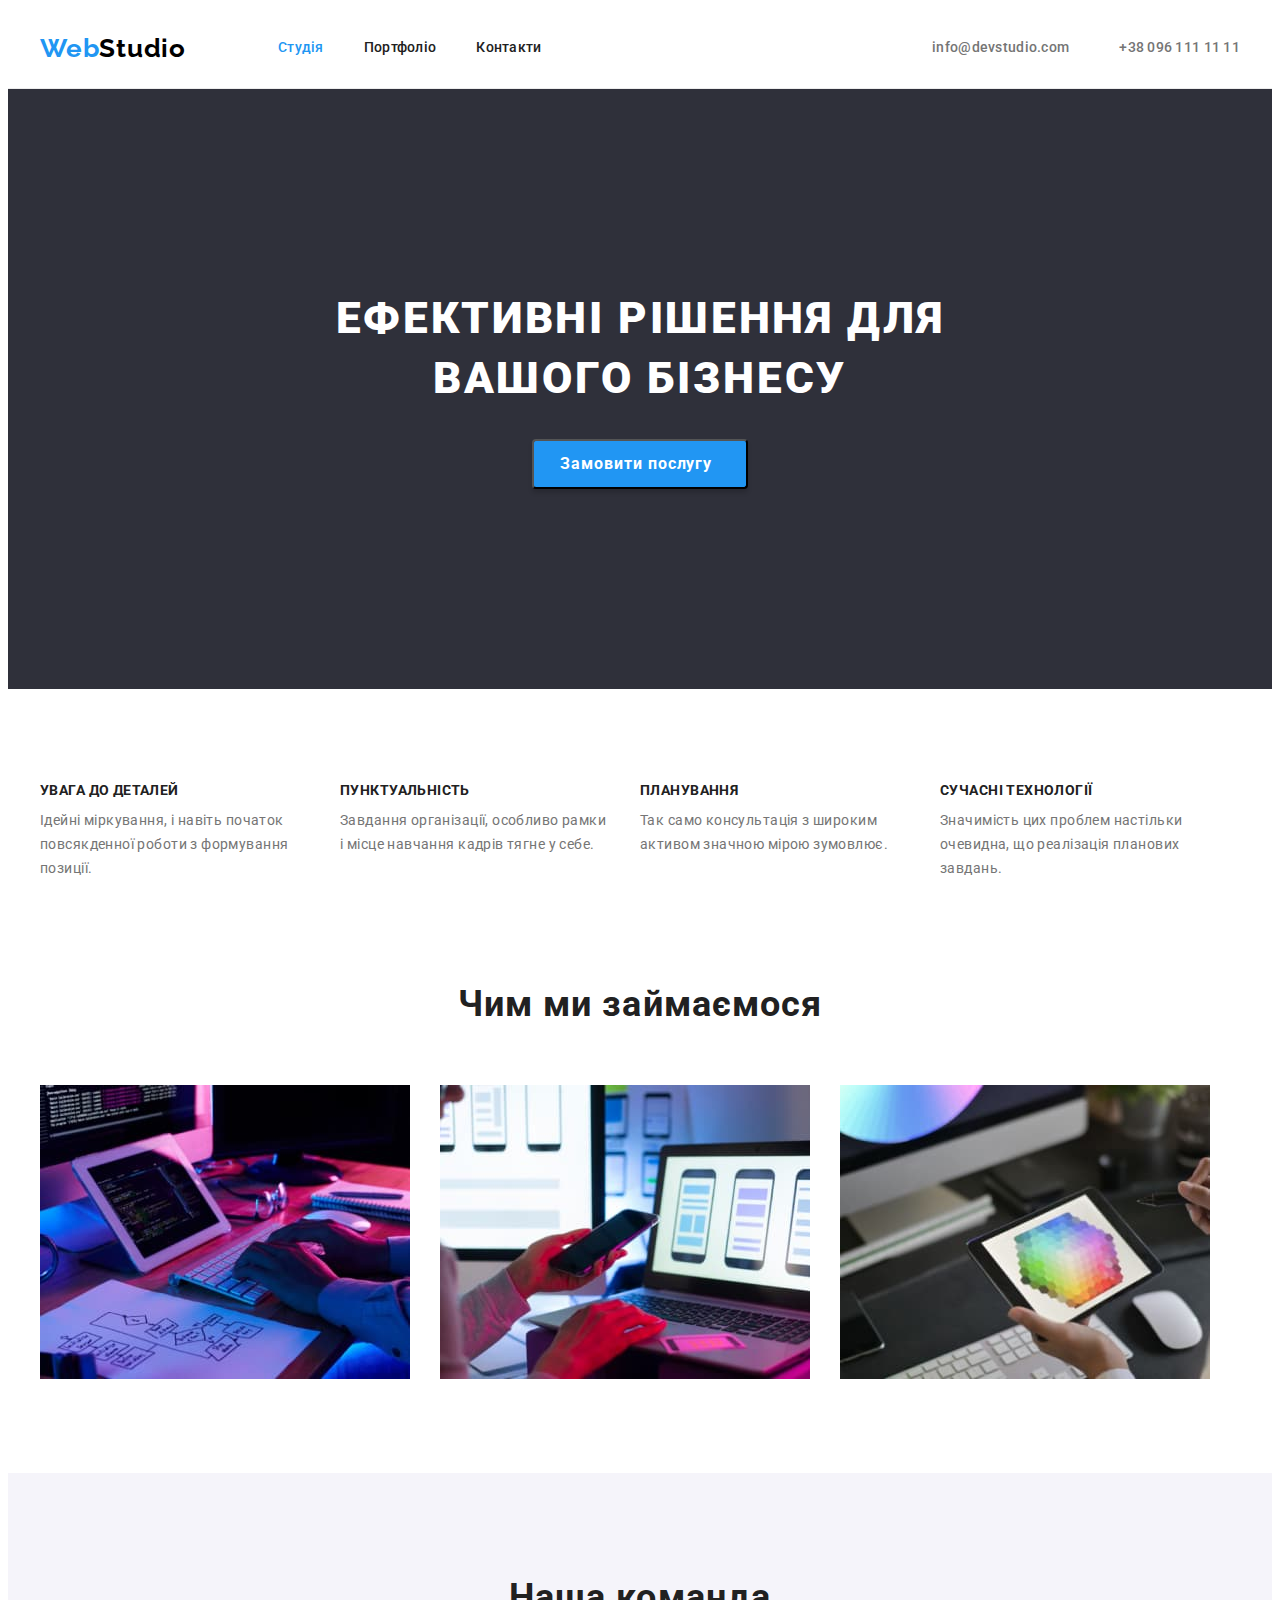
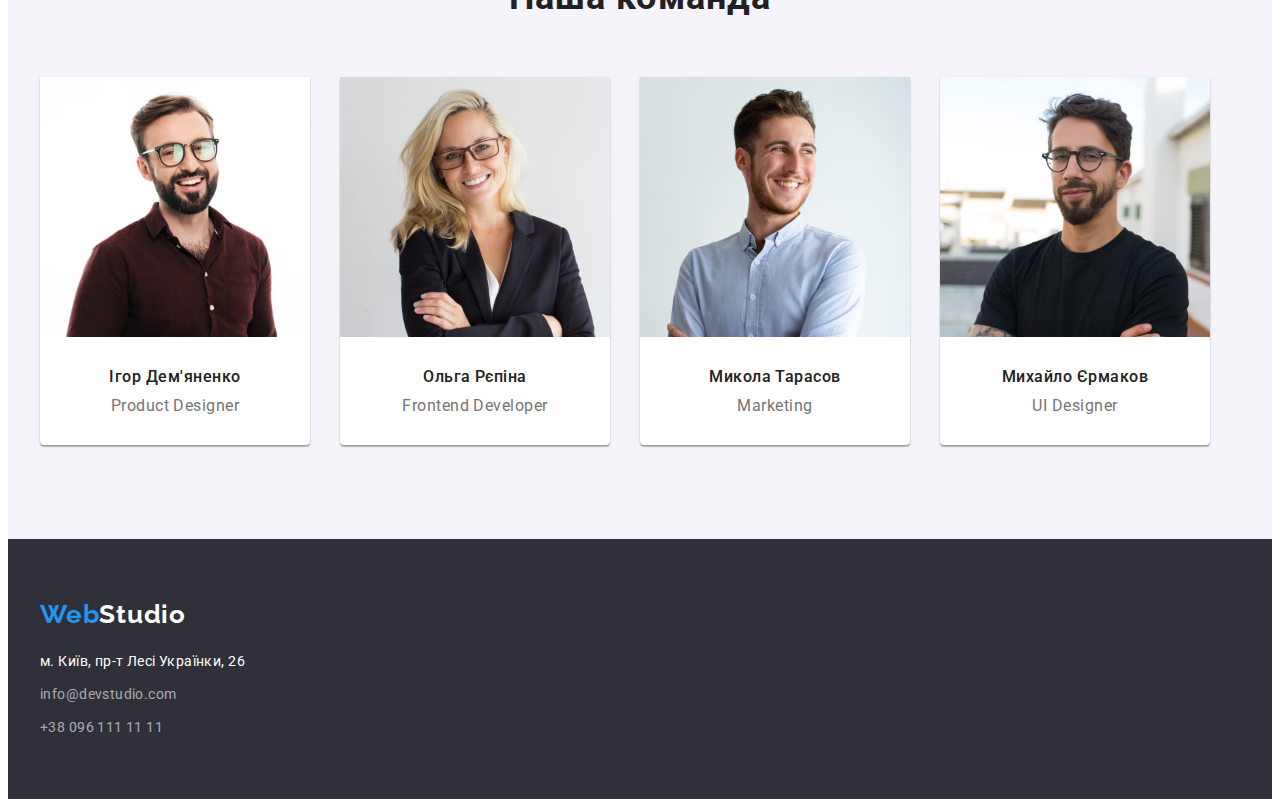
==== index.html @ ae7ec664 "first commit" ====
<!DOCTYPE html>
<html lang="uk">
  <head>
    <meta charset="UTF-8" />
    <meta http-equiv="X-UA-Compatible" content="IE=edge" />
    <meta name="viewport" content="width=device-width, initial-scale=1.0" />
    <link rel="preconnect" href="https://fonts.googleapis.com" />
    <link rel="preconnect" href="https://fonts.gstatic.com" crossorigin />
    <link
      href="https://fonts.googleapis.com/css2?family=Raleway:wght@700&family=Roboto:wght@400;500;700;900&display=swap"
      rel="stylesheet"
    />
    <link
      rel="stylesheet"
      href="https://cdnjs.cloudflare.com/ajax/libs/modern-normalize/1.1.0/modern-normalize.min.css"
      integrity="sha512-wpPYUAdjBVSE4KJnH1VR1HeZfpl1ub8YT/NKx4PuQ5NmX2tKuGu6U/JRp5y+Y8XG2tV+wKQpNHVUX03MfMFn9Q=="
      crossorigin="anonymous"
      referrerpolicy="no-referrer"
    />
    <link rel="stylesheet" href="./css/styles.css" />
    <title>WebStudio</title>
  </head>
  <body>
    <header class="header">
      <div class="container header-container">
        <nav class="navigation">
          <a class="logo link" href="index.html" lang="en"
            ><span class="logo-first-letters">Web</span>Studio</a
          >
          <ul class="nav-list list">
            <li class="nav-list-item">
              <a class="nav-list-link link active-page" href="./index.html"
                >Студія</a
              >
            </li>
            <li class="nav-list-item">
              <a class="nav-list-link link" href="./portfolio.html"
                >Портфоліо</a
              >
            </li>
            <li class="nav-list-item">
              <a class="nav-list-link link" href="">Контакти</a>
            </li>
          </ul>
        </nav>
        <ul class="header-contact-list list">
          <li class="header-contact-list-item">
            <a
              class="header-contact-mail header-contact-list-link link"
              href="mailto:info@devstudio.com"
              >info@devstudio.com</a
            >
          </li>
          <li class="header-contact-list-item">
            <a
              class="header-contact-number header-contact-list-link link"
              href="tel:+380961111111"
              >+38 096 111 11 11</a
            >
          </li>
        </ul>
      </div>
    </header>
    <main>
      <!-- HERO -->
      <section class="hero">
        <div class="container">
          <h1 class="main-title">Ефективні рішення для вашого бізнесу</h1>
          <button class="modal-btn" type="button">Замовити послугу</button>
        </div>
      </section>
      <!-- ABOUT -->
      <section class="about">
        <div class="container">
          <h2 class="title-section visually-hidden">О нас</h2>
          <ul class="about-list list">
            <li class="about-list-item">
              <h3 class="about-title">Увага до деталей</h3>
              <p class="about-description">
                Ідейні міркування, і навіть початок повсякденної роботи з
                формування позиції.
              </p>
            </li>
            <li class="about-list-item">
              <h3 class="about-title">Пунктуальність</h3>
              <p class="about-description">
                Завдання організації, особливо рамки і місце навчання кадрів
                тягне у себе.
              </p>
            </li>
            <li class="about-list-item">
              <h3 class="about-title">Планування</h3>
              <p class="about-description">
                Так само консультація з широким активом значною мірою зумовлює.
              </p>
            </li>
            <li class="about-list-item">
              <h3 class="about-title">Сучасні технології</h3>
              <p class="about-description">
                Значимість цих проблем настільки очевидна, що реалізація
                планових завдань.
              </p>
            </li>
          </ul>
        </div>
      </section>
      <!-- PORTFOLIO -->
      <section class="portfolio section">
        <div class="container">
          <h2 class="title-section">Чим ми займаємося</h2>
          <ul class="portfolio-list list">
            <li class="portfolio-list-item">
              <img
                class="portfolio-img"
                src="./images/box-1.jpg"
                alt="написання коду"
                width="370"
                height="294"
              />
            </li>
            <li class="portfolio-list-item">
              <img
                class="portfolio-img"
                src="./images/box-2.jpg"
                alt="алаптивна верстка"
                width="370"
                height="294"
              />
            </li>
            <li class="portfolio-list-item">
              <img
                class="portfolio-img"
                src="./images/box-3.jpg"
                alt="підбір кольорів"
                width="370"
                height="294"
              />
            </li>
          </ul>
        </div>
      </section>
      <!-- CONTACTS -->
      <section class="contacts section">
        <div class="container">
          <h2 class="title-section">Наша команда</h2>
          <ul class="contacts-list list">
            <li class="contacts-list-item">
              <img
                class="contacts-img"
                src="./images/contact-img1.jpg"
                alt="працівник 1"
                width="270"
                height="260"
              />
              <div class="contacts-content-wrapper">
                <h3 class="contacts-title">Ігор Дем'яненко</h3>
                <p class="contacts-description">Product Designer</p>
              </div>
            </li>
            <li class="contacts-list-item">
              <img
                class="contacts-img"
                src="./images/contact-img2.jpg"
                alt="працівник 2"
                width="270"
                height="260"
              />
              <div class="contacts-content-wrapper">
                <h3 class="contacts-title">Ольга Рєпіна</h3>
                <p class="contacts-description">Frontend Developer</p>
              </div>
            </li>
            <li class="contacts-list-item">
              <img
                class="contacts-img"
                src="./images/contact-img3.jpg"
                alt="працівник 3"
                width="270"
                height="260"
              />
              <div class="contacts-content-wrapper">
                <h3 class="contacts-title">Микола Тарасов</h3>
                <p class="contacts-description">Marketing</p>
              </div>
            </li>
            <li class="contacts-list-item">
              <img
                class="contacts-img"
                src="./images/contact-img4.jpg"
                alt="працівник 4"
                width="270"
                height="260"
              />
              <div class="contacts-content-wrapper">
                <h3 class="contacts-title">Михайло Єрмаков</h3>
                <p class="contacts-description">UI Designer</p>
              </div>
            </li>
          </ul>
        </div>
      </section>
    </main>
    <footer class="footer">
      <div class="container">
        <a class="logo-footer logo link" href="index.html" lang="en"
          ><span class="logo-first-letters">Web</span>Studio</a
        >
        <address class="address">
          <p class="footer-contact-address">м. Київ, пр-т Лесі Українки, 26</p>
          <ul class="footer-list list">
            <li class="footer-list-item">
              <a
                class="footer-contact-mail contact-list-link link"
                href="mailto:info@devstudio.com"
                >info@devstudio.com</a
              >
            </li>
            <li class="footer-list-item">
              <a
                class="footer-contact-number contact-list-link link"
                href="tel:+380961111111"
                >+38 096 111 11 11</a
              >
            </li>
          </ul>
        </address>
      </div>
    </footer>
  </body>
</html>
---- css/styles.css ----
:root {
  --primary-font-family: "Roboto", sans-serif;
  --secondary-font-family: "Raleway", sans-serif;
  --accent-color: #2196f3;
  --primary-text-color-theme-dark: #ffffff;
  --secondary-text-color-theme-dark: rgba(255, 255, 255, 0.6);
  --primary-text-color-theme-light: #212121;
  --secondary-text-color-theme-light: #757575;
  --primary-background-color: #ffffff;
  --secondary-background-color: #f5f4fa;
  --dark-theme-background-color: #2f303a;
  --logo-text-color-theme-light: #000000;
  --logo-text-color-theme-dark: #ffffff;
  --accent-button-color: #188ce8;
}

h1,
h2,
h3,
h4,
p {
  margin-top: 0;
  margin-bottom: 0;
}

ul,
ol {
  margin-top: 0;
  margin-bottom: 0;
  padding-left: 0;
}

img {
  display: block;
}

address {
  font-style: normal;
}

body {
  font-family: var(--primary-font-family);
  color: var(--primary-text-color-theme-light);
  background-color: var(--primary-background-color);
}

.list {
  list-style: none;
}

.link {
  text-decoration: none;
}

.container {
  width: 1200px;
  padding-left: 15px;
  padding-right: 15px;
  margin-left: auto;
  margin-right: auto;
}

/* -------START INDEX-------- */

/* === START COMPONENTS === */
.hero,
.footer {
  background-color: var(--dark-theme-background-color);
}

.section {
  padding-top: 94px;
  padding-bottom: 94px;
}

.title-section {
  margin-bottom: 50px;
  font-weight: 700;
  font-size: 36px;
  line-height: 1.67;
  text-align: center;
  letter-spacing: 0.03em;
}

.visually-hidden {
  position: absolute;
  width: 1px;
  height: 1px;
  margin: -1px;
  border: 0;
  padding: 0;
  white-space: nowrap;
  clip-path: inset(100%);
  clip: rect(0 0 0 0);
  overflow: hidden;
}
/* === END COMPONENTS === */

/* === START HEADER ===*/
.header {
 border-bottom: 1px solid #ececec;
}

.header-container {
  display: flex;
  align-items: center;
}

.navigation,
.nav-list {
  display: flex;
  align-items: center;
}

.header-contact-list {
  display: flex;
  align-items: center;
  margin-left: auto;
}

.header-contact-list-item:not(:last-child) {
  margin-right: 50px;
}

.logo {
  font-family: var(--secondary-font-family);
  font-weight: 700;
  font-size: 26px;
  line-height: 1.19;
  letter-spacing: 0.03em;
  color: var(--logo-text-color-theme-light);
  margin-right: 92px;
}

.nav-list-item:not(:last-child) {
  margin-right: 40px;
}

.logo-first-letters {
  color: var(--accent-color);
}

.nav-list-link,
.header-contact-list-link {
  display: block;
  padding-top: 32px;
  padding-bottom: 32px;
  font-weight: 500;
  font-size: 14px;
  line-height: 1.14;
  letter-spacing: 0.02em;
  color: var(--primary-text-color-theme-light);
}
.header-contact-list-link {
  color: var(--secondary-text-color-theme-light);
}
.nav-list-link:hover,
.nav-list-link:focus {
  color: var(--accent-color);
}

.header-contact-list-link:hover,
.header-contact-list-link:focus {
  color: var(--accent-color);
}

.active-page {
  color: var(--accent-color);
}

/* === END HEADER === */

/* === START HERO === */
.hero {
  padding-top: 200px;
  padding-bottom: 200px;
}

.main-title {
  margin-left: auto;
  margin-right: auto;
  margin-bottom: 30px;
  width: 696px;
  font-weight: 900;
  font-size: 44px;
  line-height: 1.36;
  text-align: center;
  letter-spacing: 0.06em;
  text-transform: uppercase;
  color: var(--primary-text-color-theme-dark);
}

.modal-btn {
  margin-left: auto;
  margin-right: auto;
  min-width: 216px;
  min-height: 50px;
  padding: 8px 26px;
  font-family: inherit;
  font-weight: 700;
  font-size: 16px;
  line-height: 1.88;
  display: flex;
  align-items: center;
  text-align: center;
  letter-spacing: 0.06em;
  color: var(--primary-text-color-theme-dark);
  cursor: pointer;
  background-color: var(--accent-color);
  box-shadow: 0px 4px 4px rgba(0, 0, 0, 0.15);
  border-radius: 4px;
}
.modal-btn:hover,
.modal-btn:focus {
  background-color: var(--accent-button-color);
}
/* === END HERO === */

/* === START ABOUT === */

.about {
  padding-top: 94px;
}
.about-list {
  display: flex;
  gap: 30px;
}
.about-list-item {
  flex-basis: 270px;
}
.about-title {
  margin-bottom: 10px;
  font-weight: 700;
  font-size: 14px;
  line-height: 1.14;
  letter-spacing: 0.03em;
  text-transform: uppercase;
  color: var(--primary-text-color-theme-light);
}
.about-description {
  font-weight: 400;
  font-size: 14px;
  line-height: 1.71;
  letter-spacing: 0.03em;
  color: var(--secondary-text-color-theme-light);
}
/* === END ABOUT === */

/* === START PORTFOLIO === */

.portfolio-list {
  display: flex;
  flex-wrap: wrap;
  gap: 30px;
  }

.portfolio-list-item {
  flex-basis: calc((100% - 90px) / 3);
  }
/* === END PORTFOLIO === */

/* === START CONTACTS === */
.contacts-list {
  display: flex;
  flex-wrap: wrap;
  gap: 30px;
  }

.contacts-content-wrapper {
  padding-top: 30px;
  padding-bottom: 30px;
}

.contacts {
  background-color: var(--secondary-background-color);
}

.contacts-list-item {
  flex-basis: calc((100% - 120px) / 4);
  background-color: var(--primary-background-color);
  box-shadow: 0px 1px 3px rgba(0, 0, 0, 0.12), 0px 1px 1px rgba(0, 0, 0, 0.14),
    0px 2px 1px rgba(0, 0, 0, 0.2);
  border-radius: 0px 0px 4px 4px;
}

.contacts-title {
  margin-bottom: 10px;
  font-weight: 500;
  font-size: 16px;
  line-height: 1.19;
  text-align: center;
  letter-spacing: 0.03em;
  color: var(--primary-text-color-theme-light);
}
.contacts-description {
  font-weight: 400;
  font-size: 16px;
  line-height: 1.19;
  text-align: center;
  letter-spacing: 0.03em;
  color: var(--secondary-text-color-theme-light);
}
/* === END CONTACTS === */

/* === START FOOTER === */
.footer {
  padding-top: 60px;
  padding-bottom: 60px;
}

.logo-footer {
  color: var(--logo-text-color-theme-dark);
  margin-right: 0;
}
.address {
  margin-top: 20px;
}
.address,
.footer-contact-mail,
.footer-contact-number {
  font-style: normal;
  font-weight: 400;
  font-size: 14px;
  line-height: 1.71;
  letter-spacing: 0.03em;
  color: var(--secondary-text-color-theme-dark);
}
.footer-contact-address {
  margin-bottom: 9px;
  color: var(--logo-text-color-theme-dark);
}

.footer-list-item:not(:last-child) {
  margin-bottom: 9px;
}
/* === END FOOTER === */

/* -------END INDEX-------- */

/* -------START PORTFOLIO-------- */

/* === START PROJECTS === */
.filters-list {
  display: flex;
  justify-content: center;
  margin-bottom: 50px;
}

.filters-list-item:not(:last-child) {
  margin-right: 8px;
}

.filter-button {
  min-height: 38px;
  padding: 6px 22px;
  border: none;
  font-weight: 500;
  font-size: 16px;
  line-height: 1.62;
  text-align: center;
  letter-spacing: 0.03em;
  background-color: var(--secondary-background-color);
  border-radius: 4px;
  color: var(--primary-text-color-theme-light);
}
.filter-button:hover,
.filter-button:focus {
  cursor: pointer;
  background-color: var(--accent-color);
  box-shadow: 0px 3px 1px rgba(0, 0, 0, 0.1), 0px 1px 2px rgba(0, 0, 0, 0.08),
    0px 2px 2px rgba(0, 0, 0, 0.12);
  border-radius: 4px;
  color: var(--primary-text-color-theme-dark);
}

.projects-list {
  display: flex;
  flex-wrap: wrap;
  gap: 30px;
}

.projects-list-item {
  flex-basis: calc((100% - 90px) / 3);
}

.projects-card {
  background-color: #ffffff;
}

.projects-component-wrapper {
  padding: 20px 24px;
  border: 1px solid #eeeeee;
  border-top: none;
}
.projects-title {
  font-weight: 700;
  font-size: 18px;
  line-height: 2;
  letter-spacing: 0.06em;
  color: var(--primary-text-color-theme-light);
  margin-bottom: 4px;
}
.projects-description {
  font-weight: 400;
  font-size: 16px;
  line-height: 1.88;
  letter-spacing: 0.03em;
  color: var(--secondary-text-color-theme-light);
}
/* === END PROJECTS === */

/* -------END PORTFOLIO-------- */
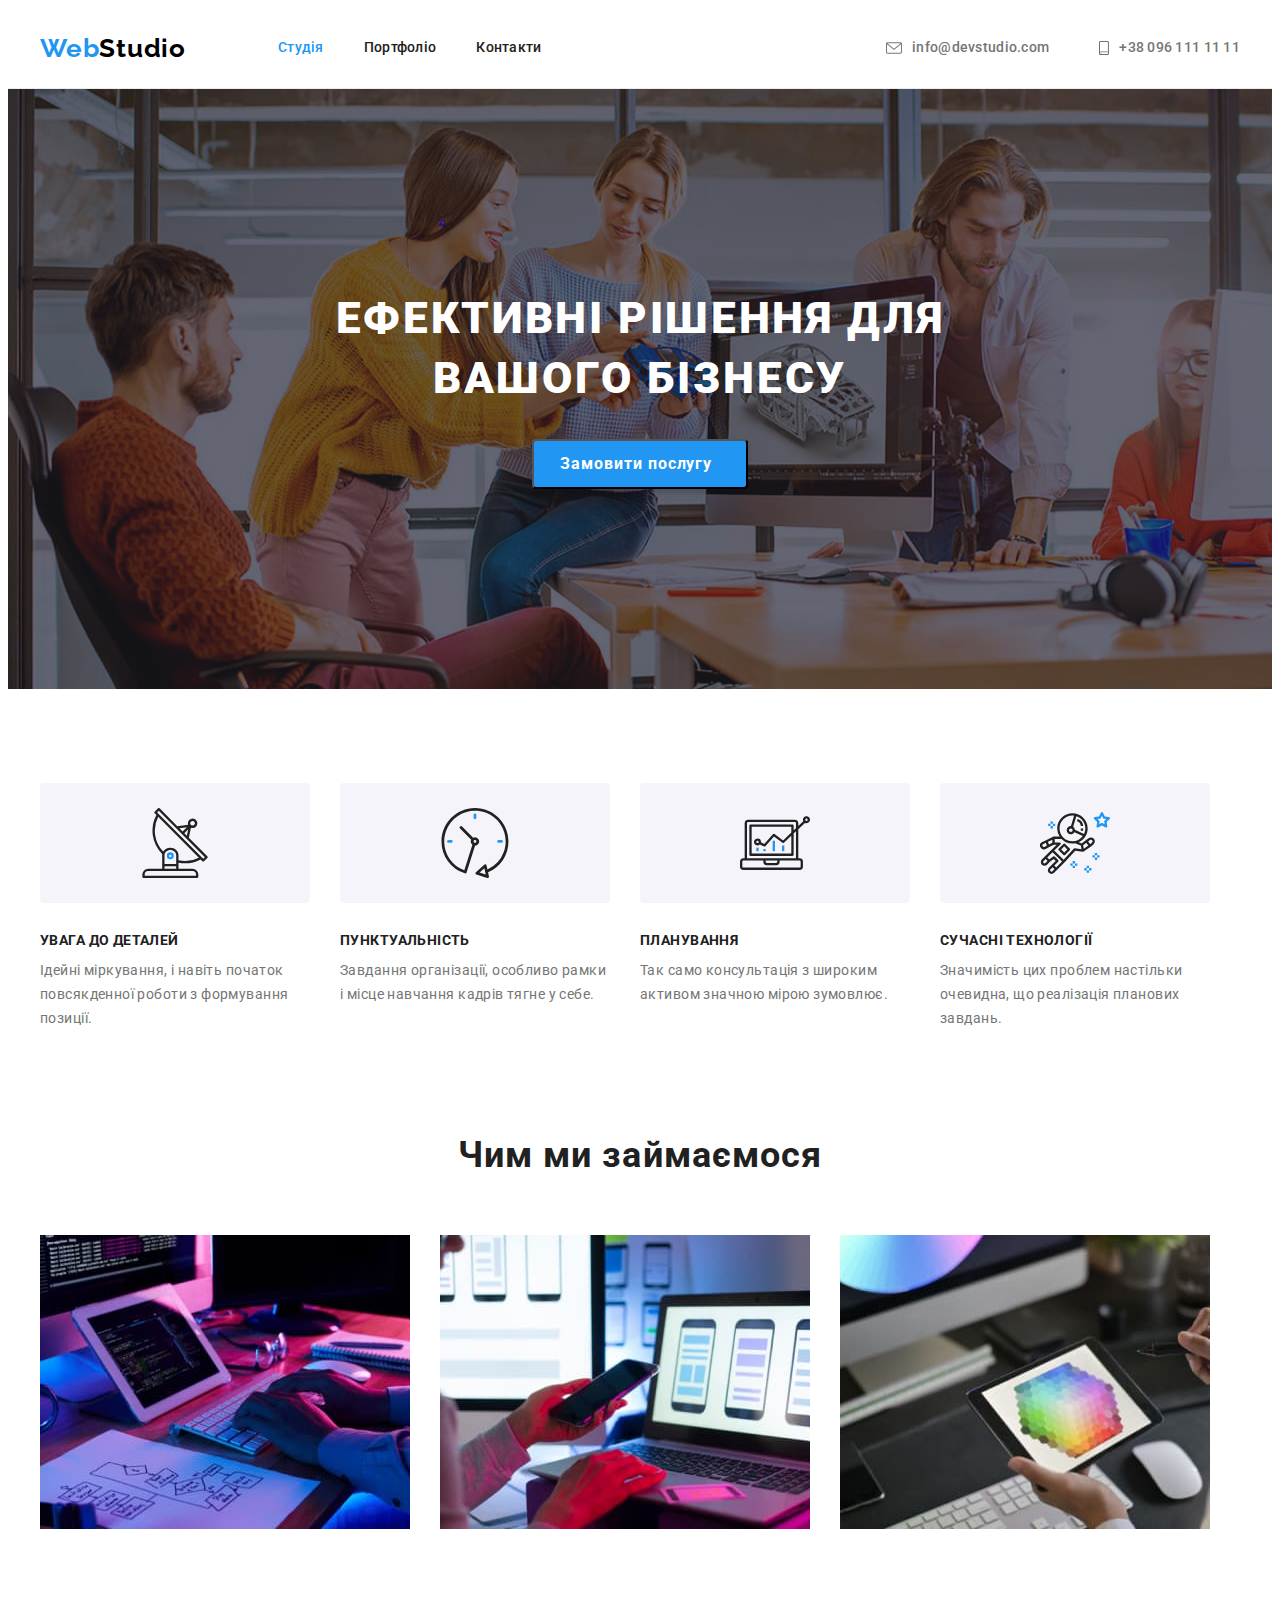
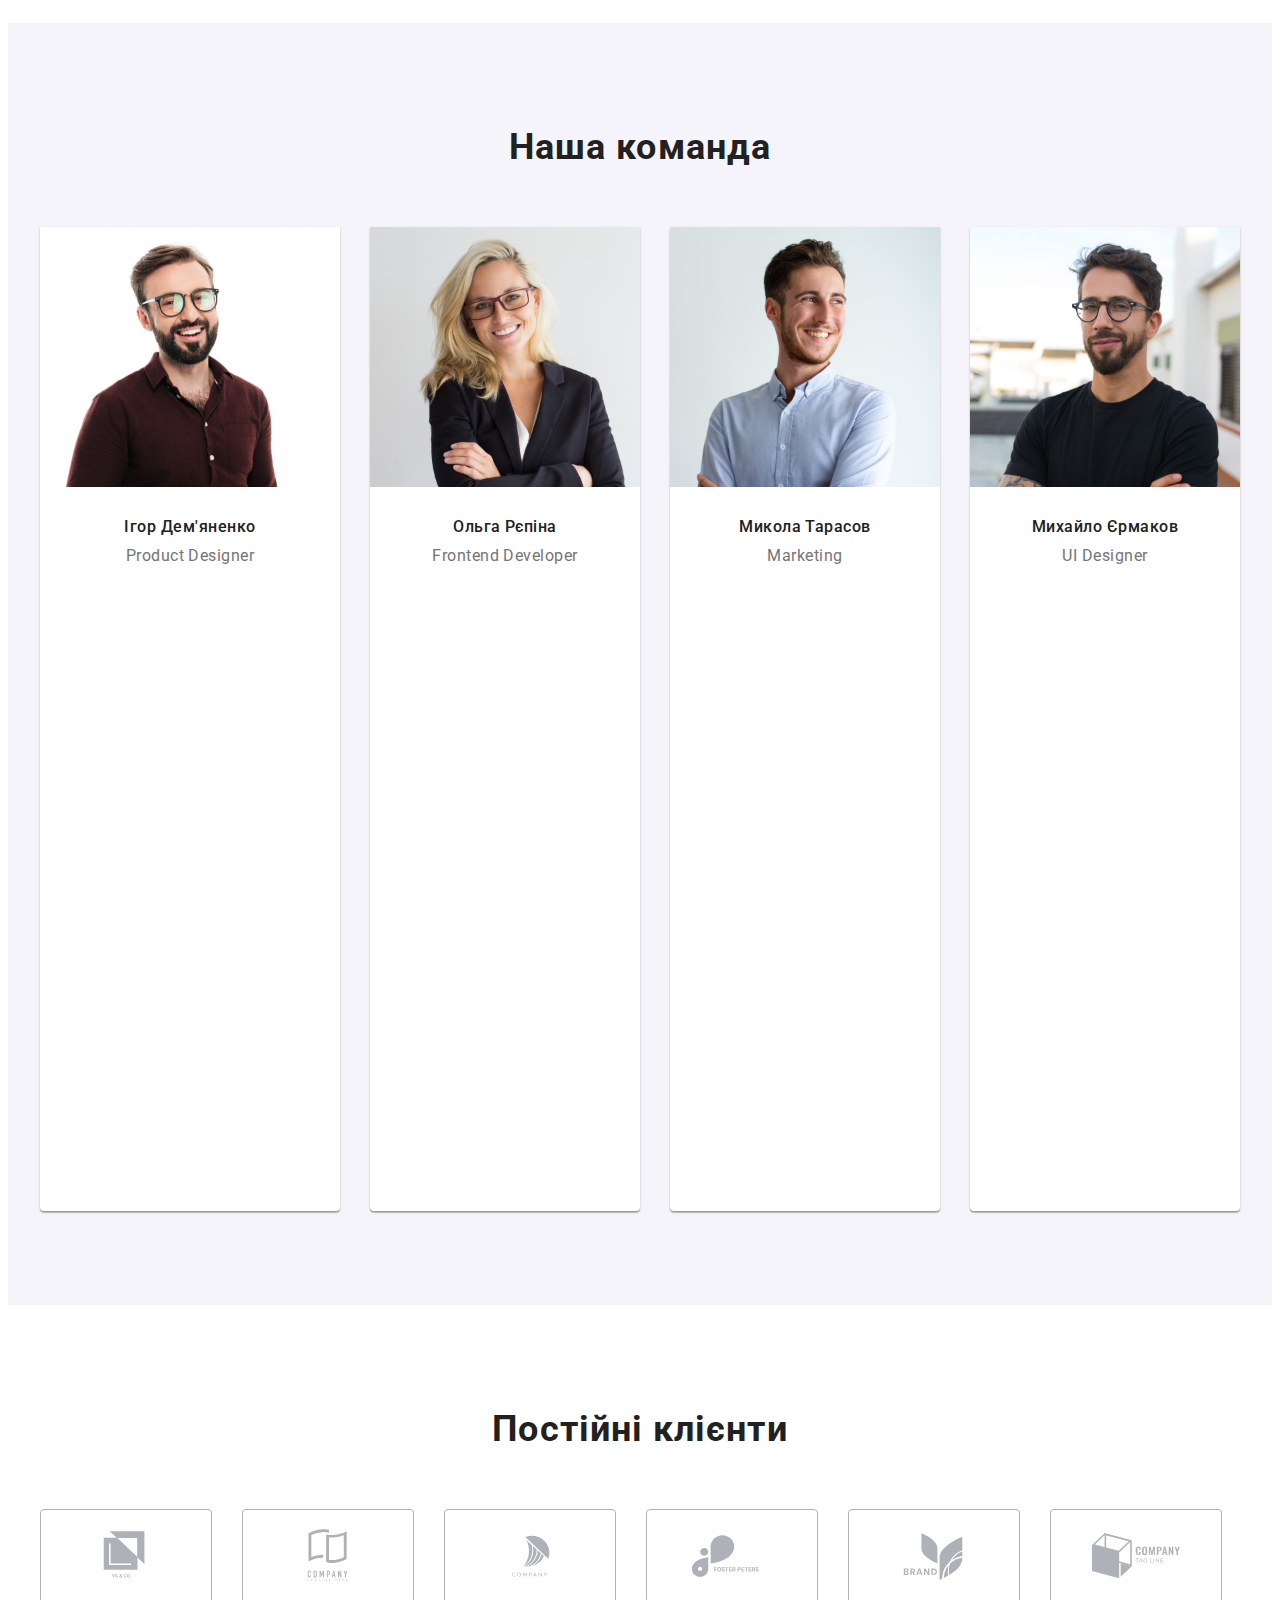
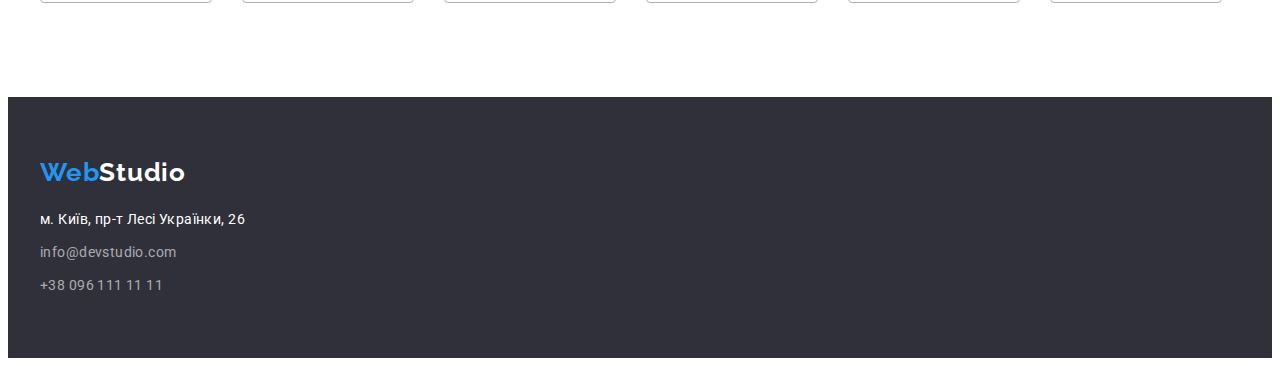
==== commit a76cc558: "add logo icons and clients" ====
--- a/index.html
+++ b/index.html
@@ -48,14 +48,28 @@
             <a
               class="header-contact-mail header-contact-list-link link"
               href="mailto:info@devstudio.com"
-              >info@devstudio.com</a
+            >
+              <svg width="16px" height="12px" class="header-contact-icons">
+                <use
+                  class="header-email-icon"
+                  href="./images/icons.svg#icon-envelope"
+                ></use>
+              </svg>
+              info@devstudio.com</a
             >
           </li>
           <li class="header-contact-list-item">
             <a
               class="header-contact-number header-contact-list-link link"
               href="tel:+380961111111"
-              >+38 096 111 11 11</a
+            >
+              <svg width="10px" height="16px" class="header-contact-icons">
+                <use
+                  class="header-number-icon"
+                  href="./images/icons.svg#icon-smartphone"
+                ></use>
+              </svg>
+              +38 096 111 11 11</a
             >
           </li>
         </ul>
@@ -75,6 +89,11 @@
           <h2 class="title-section visually-hidden">О нас</h2>
           <ul class="about-list list">
             <li class="about-list-item">
+              <div class="about-item-icon">
+                <svg class="about-icon" width="70px" height="70px">
+                  <use href="./images/icons.svg#antenna"></use>
+                </svg>
+              </div>
               <h3 class="about-title">Увага до деталей</h3>
               <p class="about-description">
                 Ідейні міркування, і навіть початок повсякденної роботи з
@@ -82,6 +101,11 @@
               </p>
             </li>
             <li class="about-list-item">
+              <div class="about-item-icon">
+                <svg class="about-icon" width="70px" height="70px">
+                  <use href="./images/icons.svg#clock"></use>
+                </svg>
+              </div>
               <h3 class="about-title">Пунктуальність</h3>
               <p class="about-description">
                 Завдання організації, особливо рамки і місце навчання кадрів
@@ -89,12 +113,22 @@
               </p>
             </li>
             <li class="about-list-item">
+              <div class="about-item-icon">
+                <svg class="about-icon" width="70px" height="70px">
+                  <use href="./images/icons.svg#diagram"></use>
+                </svg>
+              </div>
               <h3 class="about-title">Планування</h3>
               <p class="about-description">
                 Так само консультація з широким активом значною мірою зумовлює.
               </p>
             </li>
             <li class="about-list-item">
+              <div class="about-item-icon">
+                <svg class="about-icon" width="70px" height="70px">
+                  <use href="./images/icons.svg#astronaut"></use>
+                </svg>
+              </div>
               <h3 class="about-title">Сучасні технології</h3>
               <p class="about-description">
                 Значимість цих проблем настільки очевидна, що реалізація
@@ -112,7 +146,7 @@
             <li class="portfolio-list-item">
               <img
                 class="portfolio-img"
-                src="./images/box-1.jpg"
+                src="./images/gallery/box-1.jpg"
                 alt="написання коду"
                 width="370"
                 height="294"
@@ -121,7 +155,7 @@
             <li class="portfolio-list-item">
               <img
                 class="portfolio-img"
-                src="./images/box-2.jpg"
+                src="./images/gallery/box-2.jpg"
                 alt="алаптивна верстка"
                 width="370"
                 height="294"
@@ -130,7 +164,7 @@
             <li class="portfolio-list-item">
               <img
                 class="portfolio-img"
-                src="./images/box-3.jpg"
+                src="./images/gallery/box-3.jpg"
                 alt="підбір кольорів"
                 width="370"
                 height="294"
@@ -147,7 +181,7 @@
             <li class="contacts-list-item">
               <img
                 class="contacts-img"
-                src="./images/contact-img1.jpg"
+                src="./images/contacts/contact-img1.jpg"
                 alt="працівник 1"
                 width="270"
                 height="260"
@@ -156,11 +190,41 @@
                 <h3 class="contacts-title">Ігор Дем'яненко</h3>
                 <p class="contacts-description">Product Designer</p>
               </div>
+              <ul class="social-links-list list">
+                <li class="social-links-item">
+                  <a href="" class="social-links-link link">
+                    <svg class="social-links-icons">
+                      <use class="social-links-icon"></use>
+                    </svg>
+                  </a>
+                </li>
+                <li class="social-links-item">
+                  <a href="" class="social-links-link link">
+                    <svg class="social-links-icons">
+                      <use class="social-links-icon"></use>
+                    </svg>
+                  </a>
+                </li>
+                <li class="social-links-item">
+                  <a href="" class="social-links-link link">
+                    <svg class="social-links-icons">
+                      <use class="social-links-icon"></use>
+                    </svg>
+                  </a>
+                </li>
+                <li class="social-links-item">
+                  <a href="" class="social-links-link link">
+                    <svg class="social-links-logo-icons">
+                      <use class="social-links-icon"></use>
+                    </svg>
+                  </a>
+                </li>
+              </ul>
             </li>
             <li class="contacts-list-item">
               <img
                 class="contacts-img"
-                src="./images/contact-img2.jpg"
+                src="./images/contacts/contact-img2.jpg"
                 alt="працівник 2"
                 width="270"
                 height="260"
@@ -173,7 +237,7 @@
             <li class="contacts-list-item">
               <img
                 class="contacts-img"
-                src="./images/contact-img3.jpg"
+                src="./images/contacts/contact-img3.jpg"
                 alt="працівник 3"
                 width="270"
                 height="260"
@@ -186,7 +250,7 @@
             <li class="contacts-list-item">
               <img
                 class="contacts-img"
-                src="./images/contact-img4.jpg"
+                src="./images/contacts/contact-img4.jpg"
                 alt="працівник 4"
                 width="270"
                 height="260"
@@ -195,6 +259,74 @@
                 <h3 class="contacts-title">Михайло Єрмаков</h3>
                 <p class="contacts-description">UI Designer</p>
               </div>
+            </li>
+          </ul>
+        </div>
+      </section>
+      <!-- CLIENTS -->
+      <section class="clients section">
+        <div class="container">
+          <h2 class="title-section">Постійні клієнти</h2>
+          <ul class="clients-list list">
+            <li class="clients-list-item">
+              <a href="" class="clients-list-link link">
+                <svg width="106px" height="60px" class="clients-logo-icons">
+                  <use
+                    class="clients-icons"
+                    href="./images/icons.svg#icon-Logo"
+                  ></use>
+                </svg>
+              </a>
+            </li>
+            <li class="clients-list-item">
+              <a href="" class="clients-list-link link">
+                <svg width="106px" height="60px" class="clients-logo-icons">
+                  <use
+                    class="clients-icons"
+                    href="./images/icons.svg#icon-Logo2"
+                  ></use>
+                </svg>
+              </a>
+            </li>
+            <li class="clients-list-item">
+              <a href="" class="clients-list-link link">
+                <svg width="106px" height="60px" class="clients-logo-icons">
+                  <use
+                    class="clients-icons"
+                    href="./images/icons.svg#icon-Logo3"
+                  ></use>
+                </svg>
+              </a>
+            </li>
+            <li class="clients-list-item">
+              <a href="" class="clients-list-link link">
+                <svg width="106px" height="60px" class="clients-logo-icons">
+                  <use
+                    class="clients-icons"
+                    href="./images/icons.svg#icon-Logo4"
+                  ></use>
+                </svg>
+              </a>
+            </li>
+            <li class="clients-list-item">
+              <a href="" class="clients-list-link link">
+                <svg width="106px" height="60px" class="clients-logo-icons">
+                  <use
+                    class="clients-icons"
+                    href="./images/icons.svg#icon-Logo5"
+                  ></use>
+                </svg>
+              </a>
+            </li>
+            <li class="clients-list-item">
+              <a href="" class="clients-list-link link">
+                <svg width="106px" height="60px" class="clients-logo-icons">
+                  <use
+                    class="clients-icons"
+                    href="./images/icons.svg#icon-Logo6"
+                  ></use>
+                </svg>
+              </a>
             </li>
           </ul>
         </div>
--- a/css/styles.css
+++ b/css/styles.css
@@ -98,7 +98,7 @@
 
 /* === START HEADER ===*/
 .header {
- border-bottom: 1px solid #ececec;
+  border-bottom: 1px solid #ececec;
 }
 
 .header-container {
@@ -151,12 +151,26 @@
   letter-spacing: 0.02em;
   color: var(--primary-text-color-theme-light);
 }
+
 .header-contact-list-link {
+  display: flex;
+  align-items: center;
   color: var(--secondary-text-color-theme-light);
 }
+
+.header-contact-icons {
+  margin-right: 10px;
+  fill: var(--secondary-text-color-theme-light);
+}
+
 .nav-list-link:hover,
 .nav-list-link:focus {
   color: var(--accent-color);
+}
+
+.header-contact-list-link:hover .header-contact-icons,
+.header-contact-list-link:focus .header-contact-icons{
+  fill: var(--accent-color);
 }
 
 .header-contact-list-link:hover,
@@ -174,6 +188,8 @@
 .hero {
   padding-top: 200px;
   padding-bottom: 200px;
+  background-image: linear-gradient(rgba(47, 48, 58, 0.4),rgba(47, 48, 58, 0.4)) ,url(../images/hero/bg.jpg);
+  background-size: cover;
 }
 
 .main-title {
@@ -214,6 +230,8 @@
 .modal-btn:focus {
   background-color: var(--accent-button-color);
 }
+
+
 /* === END HERO === */
 
 /* === START ABOUT === */
@@ -243,6 +261,17 @@
   line-height: 1.71;
   letter-spacing: 0.03em;
   color: var(--secondary-text-color-theme-light);
+}
+
+.about-item-icon {
+  display: flex;
+  flex-basis: 270px;
+  align-items: center;
+  justify-content: center;
+  margin-bottom: 30px;
+  background-color: var(--secondary-background-color);
+  border-radius: 4px;
+  padding: 25px 100px;
 }
 /* === END ABOUT === */
 
@@ -301,6 +330,38 @@
   color: var(--secondary-text-color-theme-light);
 }
 /* === END CONTACTS === */
+
+/* === START CLIENTS === */
+.clients-list {
+  display: flex;
+  flex-wrap: wrap;
+  gap: 30px;
+}
+
+.clients-list-item {
+  flex-basis: calc((100% - 180px) / 6);
+  border: 1px solid #AFB1B8;
+border-radius: 4px;
+}
+
+.clients-list-link {
+  display: flex;
+  align-items: center;
+  justify-content: center;
+  flex-basis: 170px;
+  padding: 16px 0;
+}
+
+.clients-logo-icons {
+  fill: #AFB1B8;
+}
+
+.clients-list-link:hover .clients-logo-icons,
+.clients-list-link:focus .clients-logo-icons {
+  fill: var(--accent-color);
+}
+
+/* === END CLIENTS === */
 
 /* === START FOOTER === */
 .footer {
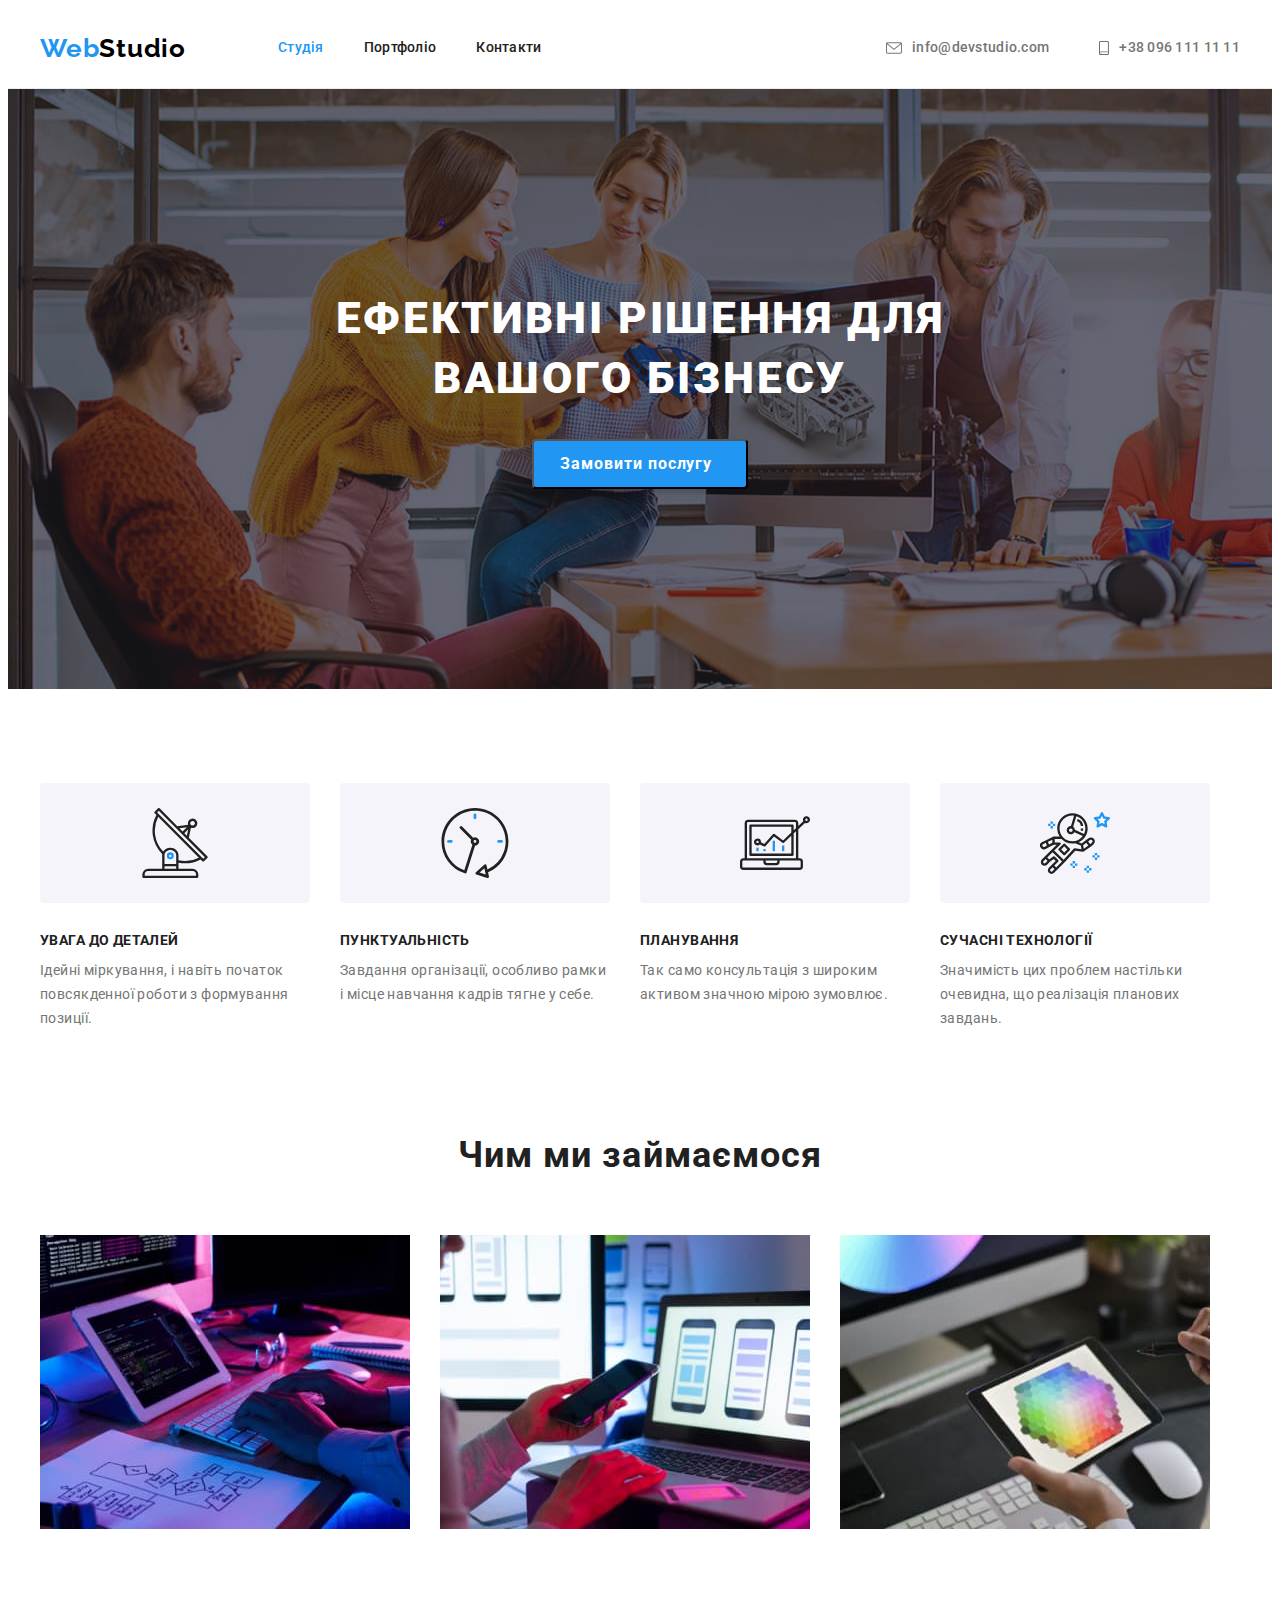
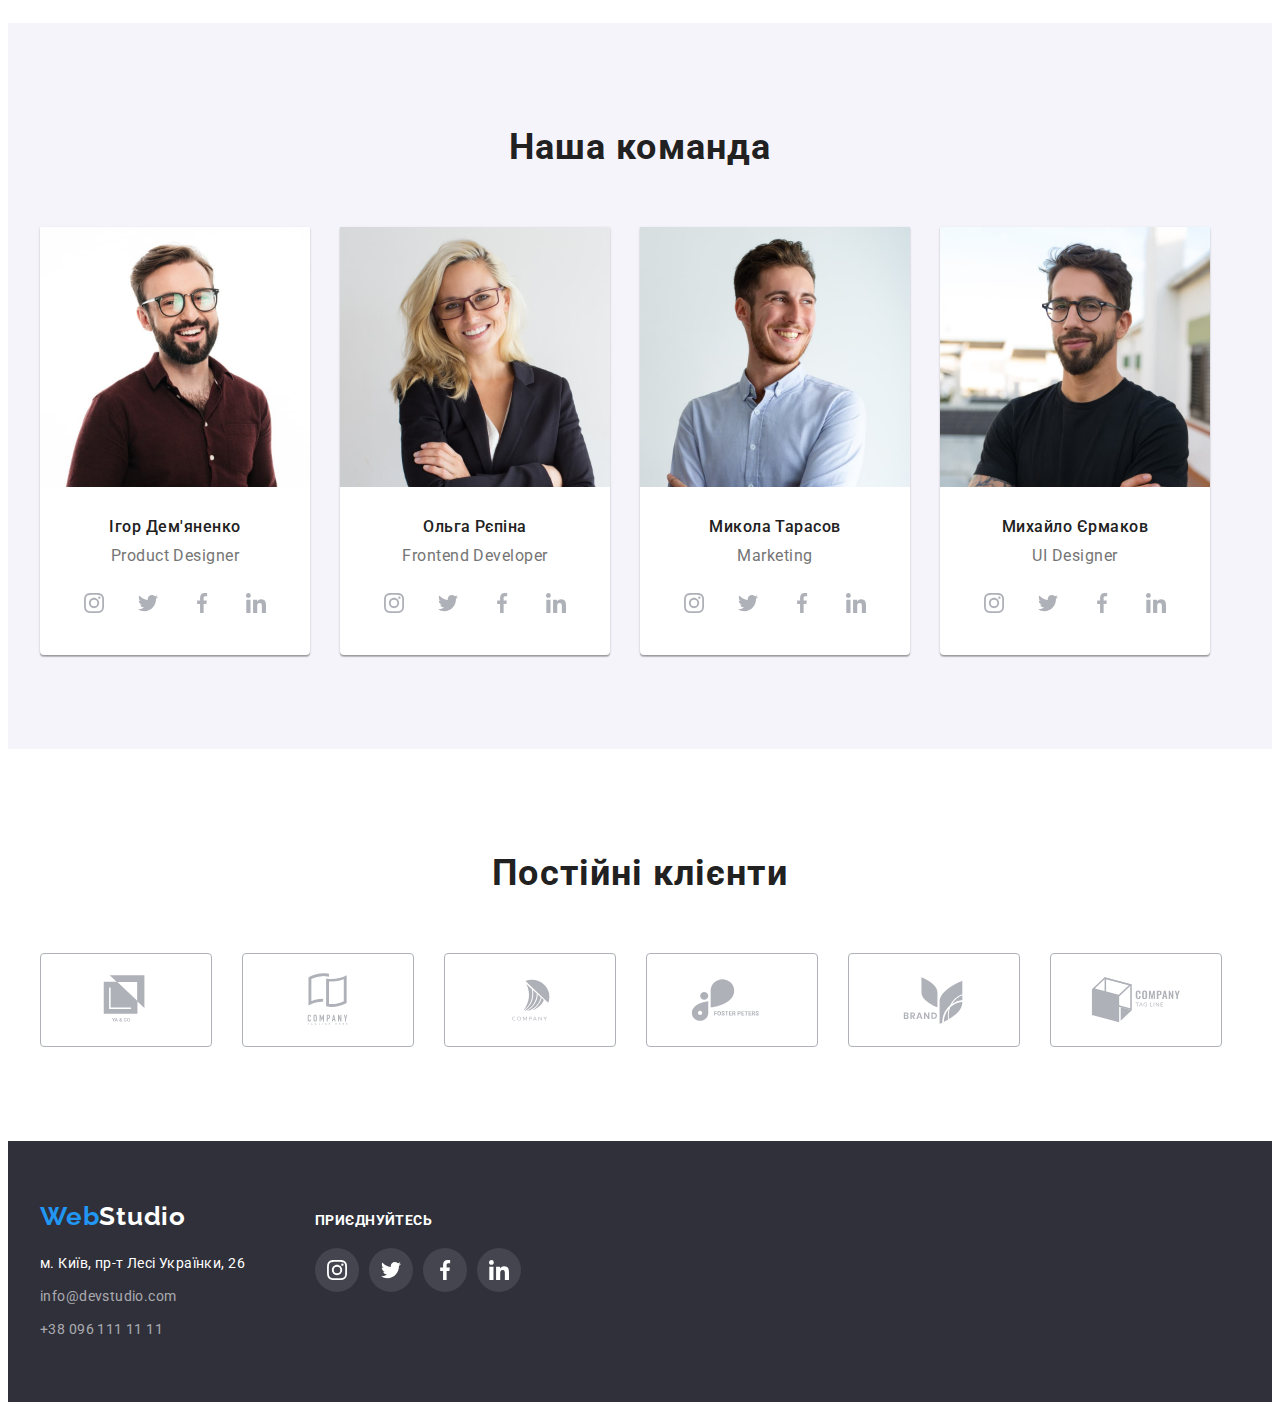
==== commit 49636613: "add social icons" ====
--- a/index.html
+++ b/index.html
@@ -189,37 +189,37 @@
               <div class="contacts-content-wrapper">
                 <h3 class="contacts-title">Ігор Дем'яненко</h3>
                 <p class="contacts-description">Product Designer</p>
-              </div>
-              <ul class="social-links-list list">
-                <li class="social-links-item">
-                  <a href="" class="social-links-link link">
-                    <svg class="social-links-icons">
-                      <use class="social-links-icon"></use>
-                    </svg>
-                  </a>
-                </li>
-                <li class="social-links-item">
-                  <a href="" class="social-links-link link">
-                    <svg class="social-links-icons">
-                      <use class="social-links-icon"></use>
-                    </svg>
-                  </a>
-                </li>
-                <li class="social-links-item">
-                  <a href="" class="social-links-link link">
-                    <svg class="social-links-icons">
-                      <use class="social-links-icon"></use>
-                    </svg>
-                  </a>
-                </li>
-                <li class="social-links-item">
-                  <a href="" class="social-links-link link">
-                    <svg class="social-links-logo-icons">
-                      <use class="social-links-icon"></use>
-                    </svg>
-                  </a>
-                </li>
-              </ul>
+                <ul class="social-links-list list">
+                  <li class="social-links-item">
+                    <a href="" class="social-links-link link">
+                      <svg class="social-links-icon" width="20px" height="20px">
+                        <use href="./images/icons.svg#instagram"></use>
+                      </svg>
+                    </a>
+                  </li>
+                  <li class="social-links-item">
+                    <a href="" class="social-links-link link">
+                      <svg class="social-links-icon" width="20px" height="20px">
+                        <use href="./images/icons.svg#twitter"></use>
+                      </svg>
+                    </a>
+                  </li>
+                  <li class="social-links-item">
+                    <a href="" class="social-links-link link">
+                      <svg class="social-links-icon" width="20px" height="20px">
+                        <use href="./images/icons.svg#facebook"></use>
+                      </svg>
+                    </a>
+                  </li>
+                  <li class="social-links-item">
+                    <a href="" class="social-links-link link">
+                      <svg class="social-links-icon" width="20px" height="20px">
+                        <use href="./images/icons.svg#linkedin"></use>
+                      </svg>
+                    </a>
+                  </li>
+                </ul>
+              </div>
             </li>
             <li class="contacts-list-item">
               <img
@@ -232,6 +232,36 @@
               <div class="contacts-content-wrapper">
                 <h3 class="contacts-title">Ольга Рєпіна</h3>
                 <p class="contacts-description">Frontend Developer</p>
+                <ul class="social-links-list list">
+                  <li class="social-links-item">
+                    <a href="" class="social-links-link link">
+                      <svg class="social-links-icon" width="20px" height="20px">
+                        <use href="./images/icons.svg#instagram"></use>
+                      </svg>
+                    </a>
+                  </li>
+                  <li class="social-links-item">
+                    <a href="" class="social-links-link link">
+                      <svg class="social-links-icon" width="20px" height="20px">
+                        <use href="./images/icons.svg#twitter"></use>
+                      </svg>
+                    </a>
+                  </li>
+                  <li class="social-links-item">
+                    <a href="" class="social-links-link link">
+                      <svg class="social-links-icon" width="20px" height="20px">
+                        <use href="./images/icons.svg#facebook"></use>
+                      </svg>
+                    </a>
+                  </li>
+                  <li class="social-links-item">
+                    <a href="" class="social-links-link link">
+                      <svg class="social-links-icon" width="20px" height="20px">
+                        <use href="./images/icons.svg#linkedin"></use>
+                      </svg>
+                    </a>
+                  </li>
+                </ul>
               </div>
             </li>
             <li class="contacts-list-item">
@@ -245,6 +275,36 @@
               <div class="contacts-content-wrapper">
                 <h3 class="contacts-title">Микола Тарасов</h3>
                 <p class="contacts-description">Marketing</p>
+                <ul class="social-links-list list">
+                  <li class="social-links-item">
+                    <a href="" class="social-links-link link">
+                      <svg class="social-links-icon" width="20px" height="20px">
+                        <use href="./images/icons.svg#instagram"></use>
+                      </svg>
+                    </a>
+                  </li>
+                  <li class="social-links-item">
+                    <a href="" class="social-links-link link">
+                      <svg class="social-links-icon" width="20px" height="20px">
+                        <use href="./images/icons.svg#twitter"></use>
+                      </svg>
+                    </a>
+                  </li>
+                  <li class="social-links-item">
+                    <a href="" class="social-links-link link">
+                      <svg class="social-links-icon" width="20px" height="20px">
+                        <use href="./images/icons.svg#facebook"></use>
+                      </svg>
+                    </a>
+                  </li>
+                  <li class="social-links-item">
+                    <a href="" class="social-links-link link">
+                      <svg class="social-links-icon" width="20px" height="20px">
+                        <use href="./images/icons.svg#linkedin"></use>
+                      </svg>
+                    </a>
+                  </li>
+                </ul>
               </div>
             </li>
             <li class="contacts-list-item">
@@ -258,6 +318,36 @@
               <div class="contacts-content-wrapper">
                 <h3 class="contacts-title">Михайло Єрмаков</h3>
                 <p class="contacts-description">UI Designer</p>
+                <ul class="social-links-list list">
+                  <li class="social-links-item">
+                    <a href="" class="social-links-link link">
+                      <svg class="social-links-icon" width="20px" height="20px">
+                        <use href="./images/icons.svg#instagram"></use>
+                      </svg>
+                    </a>
+                  </li>
+                  <li class="social-links-item">
+                    <a href="" class="social-links-link link">
+                      <svg class="social-links-icon" width="20px" height="20px">
+                        <use href="./images/icons.svg#twitter"></use>
+                      </svg>
+                    </a>
+                  </li>
+                  <li class="social-links-item">
+                    <a href="" class="social-links-link link">
+                      <svg class="social-links-icon" width="20px" height="20px">
+                        <use href="./images/icons.svg#facebook"></use>
+                      </svg>
+                    </a>
+                  </li>
+                  <li class="social-links-item">
+                    <a href="" class="social-links-link link">
+                      <svg class="social-links-icon" width="20px" height="20px">
+                        <use href="./images/icons.svg#linkedin"></use>
+                      </svg>
+                    </a>
+                  </li>
+                </ul>
               </div>
             </li>
           </ul>
@@ -334,28 +424,69 @@
     </main>
     <footer class="footer">
       <div class="container">
-        <a class="logo-footer logo link" href="index.html" lang="en"
-          ><span class="logo-first-letters">Web</span>Studio</a
-        >
-        <address class="address">
-          <p class="footer-contact-address">м. Київ, пр-т Лесі Українки, 26</p>
-          <ul class="footer-list list">
-            <li class="footer-list-item">
-              <a
-                class="footer-contact-mail contact-list-link link"
-                href="mailto:info@devstudio.com"
-                >info@devstudio.com</a
-              >
-            </li>
-            <li class="footer-list-item">
-              <a
-                class="footer-contact-number contact-list-link link"
-                href="tel:+380961111111"
-                >+38 096 111 11 11</a
-              >
-            </li>
-          </ul>
-        </address>
+        <ul class="footer-list list">
+          <li class="footer-list-item">
+            <a class="logo-footer logo link" href="index.html" lang="en"
+              ><span class="logo-first-letters">Web</span>Studio</a
+            >
+            <address class="address">
+              <p class="footer-contact-address">
+                м. Київ, пр-т Лесі Українки, 26
+              </p>
+              <ul class="footer-address-list list">
+                <li class="footer-address-list-item">
+                  <a
+                    class="footer-contact-mail contact-list-link link"
+                    href="mailto:info@devstudio.com"
+                    >info@devstudio.com</a
+                  >
+                </li>
+                <li class="footer-address-list-item">
+                  <a
+                    class="footer-contact-number contact-list-link link"
+                    href="tel:+380961111111"
+                    >+38 096 111 11 11</a
+                  >
+                </li>
+              </ul>
+            </address>
+          </li>
+          <li class="footer-list-item">
+            <h2 class="title-section visually-hidden">Приєднуйтесь</h2>
+
+            <h3 class="footer-social-title">Приєднуйтесь</h3>
+            <ul class="social-links-list list">
+              <li class="social-links-item">
+                <a href="" class="social-links-link footer-social-links-link link">
+                  <svg class="social-links-icon footer-social-list-icon" width="20px" height="20px">
+                    <use href="./images/icons.svg#instagram"></use>
+                  </svg>
+                </a>
+              </li>
+              <li class="social-links-item">
+                <a href="" class="social-links-link footer-social-links-link link">
+                  <svg class="social-links-icon footer-social-list-icon" width="20px" height="20px">
+                    <use href="./images/icons.svg#twitter"></use>
+                  </svg>
+                </a>
+              </li>
+              <li class="social-links-item">
+                <a href="" class="social-links-link footer-social-links-link link">
+                  <svg class="social-links-icon footer-social-list-icon" width="20px" height="20px">
+                    <use href="./images/icons.svg#facebook"></use>
+                  </svg>
+                </a>
+              </li>
+              <li class="social-links-item">
+                <a href="" class="social-links-link footer-social-links-link link">
+                  <svg class="social-links-icon footer-social-list-icon" width="20px" height="20px">
+                    <use href="./images/icons.svg#linkedin"></use>
+                  </svg>
+                </a>
+              </li>
+            </ul>
+          </li>
+        </ul>
       </div>
     </footer>
   </body>
--- a/css/styles.css
+++ b/css/styles.css
@@ -169,12 +169,14 @@
 }
 
 .header-contact-list-link:hover .header-contact-icons,
-.header-contact-list-link:focus .header-contact-icons{
+.header-contact-list-link:focus .header-contact-icons {
   fill: var(--accent-color);
 }
 
 .header-contact-list-link:hover,
-.header-contact-list-link:focus {
+.header-contact-list-link:focus,
+.contact-list-link:hover,
+.contact-list-link:focus {
   color: var(--accent-color);
 }
 
@@ -188,7 +190,11 @@
 .hero {
   padding-top: 200px;
   padding-bottom: 200px;
-  background-image: linear-gradient(rgba(47, 48, 58, 0.4),rgba(47, 48, 58, 0.4)) ,url(../images/hero/bg.jpg);
+  background-image: linear-gradient(
+      rgba(47, 48, 58, 0.4),
+      rgba(47, 48, 58, 0.4)
+    ),
+    url(../images/hero/bg.jpg);
   background-size: cover;
 }
 
@@ -231,7 +237,6 @@
   background-color: var(--accent-button-color);
 }
 
-
 /* === END HERO === */
 
 /* === START ABOUT === */
@@ -281,11 +286,11 @@
   display: flex;
   flex-wrap: wrap;
   gap: 30px;
-  }
+}
 
 .portfolio-list-item {
   flex-basis: calc((100% - 90px) / 3);
-  }
+}
 /* === END PORTFOLIO === */
 
 /* === START CONTACTS === */
@@ -293,11 +298,10 @@
   display: flex;
   flex-wrap: wrap;
   gap: 30px;
-  }
+}
 
 .contacts-content-wrapper {
-  padding-top: 30px;
-  padding-bottom: 30px;
+  padding: 30px 32px;
 }
 
 .contacts {
@@ -322,6 +326,7 @@
   color: var(--primary-text-color-theme-light);
 }
 .contacts-description {
+  margin-bottom: 16px;
   font-weight: 400;
   font-size: 16px;
   line-height: 1.19;
@@ -329,6 +334,32 @@
   letter-spacing: 0.03em;
   color: var(--secondary-text-color-theme-light);
 }
+
+.social-links-link {
+  display: flex;
+  justify-content: center;
+  align-items: center;
+  width: 44px;
+  height: 44px;
+  border-radius: 50%;
+  fill: #afb1b8;
+}
+
+.social-links-list {
+  display: flex;
+  gap: 10px;
+  justify-content: center;
+}
+
+.social-links-link:hover,
+.social-links-link:focus {
+  background-color: var(--accent-color);
+}
+
+.social-links-link:hover .social-links-icon,
+.social-links-link:focus .social-links-icon {
+  fill: var(--logo-text-color-theme-dark);
+}
 /* === END CONTACTS === */
 
 /* === START CLIENTS === */
@@ -340,8 +371,8 @@
 
 .clients-list-item {
   flex-basis: calc((100% - 180px) / 6);
-  border: 1px solid #AFB1B8;
-border-radius: 4px;
+  border: 1px solid #afb1b8;
+  border-radius: 4px;
 }
 
 .clients-list-link {
@@ -353,7 +384,7 @@
 }
 
 .clients-logo-icons {
-  fill: #AFB1B8;
+  fill: #afb1b8;
 }
 
 .clients-list-link:hover .clients-logo-icons,
@@ -391,8 +422,35 @@
   color: var(--logo-text-color-theme-dark);
 }
 
+.footer-address-list-item:not(:last-child) {
+  margin-bottom: 9px;
+}
+
+.footer-social-title {
+  font-weight: 700;
+  font-size: 14px;
+  line-height: 16px;
+  letter-spacing: 0.03em;
+  text-transform: uppercase;
+  color: var(--logo-text-color-theme-dark);
+  margin-bottom: 20px;
+}
+
+.footer-list {
+  display: flex;
+  align-items: baseline;
+}
+
 .footer-list-item:not(:last-child) {
-  margin-bottom: 9px;
+  margin-right: 70px;
+}
+
+.footer-social-links-link {
+  background-color: rgba(255, 255, 255, 0.1);
+}
+
+.footer-social-list-icon {
+  fill: var(--logo-text-color-theme-dark);
 }
 /* === END FOOTER === */
 
@@ -441,10 +499,7 @@
 }
 
 .projects-list-item {
-  flex-basis: calc((100% - 90px) / 3);
-}
-
-.projects-card {
+  flex-basis: 370px;
   background-color: #ffffff;
 }
 
@@ -453,6 +508,13 @@
   border: 1px solid #eeeeee;
   border-top: none;
 }
+
+.projects-list-item:hover,
+.projects-list-item:focus {
+  box-shadow: 0px 1px 1px rgba(0, 0, 0, 0.12), 0px 4px 4px rgba(0, 0, 0, 0.06),
+    1px 4px 6px rgba(0, 0, 0, 0.16);
+}
+
 .projects-title {
   font-weight: 700;
   font-size: 18px;
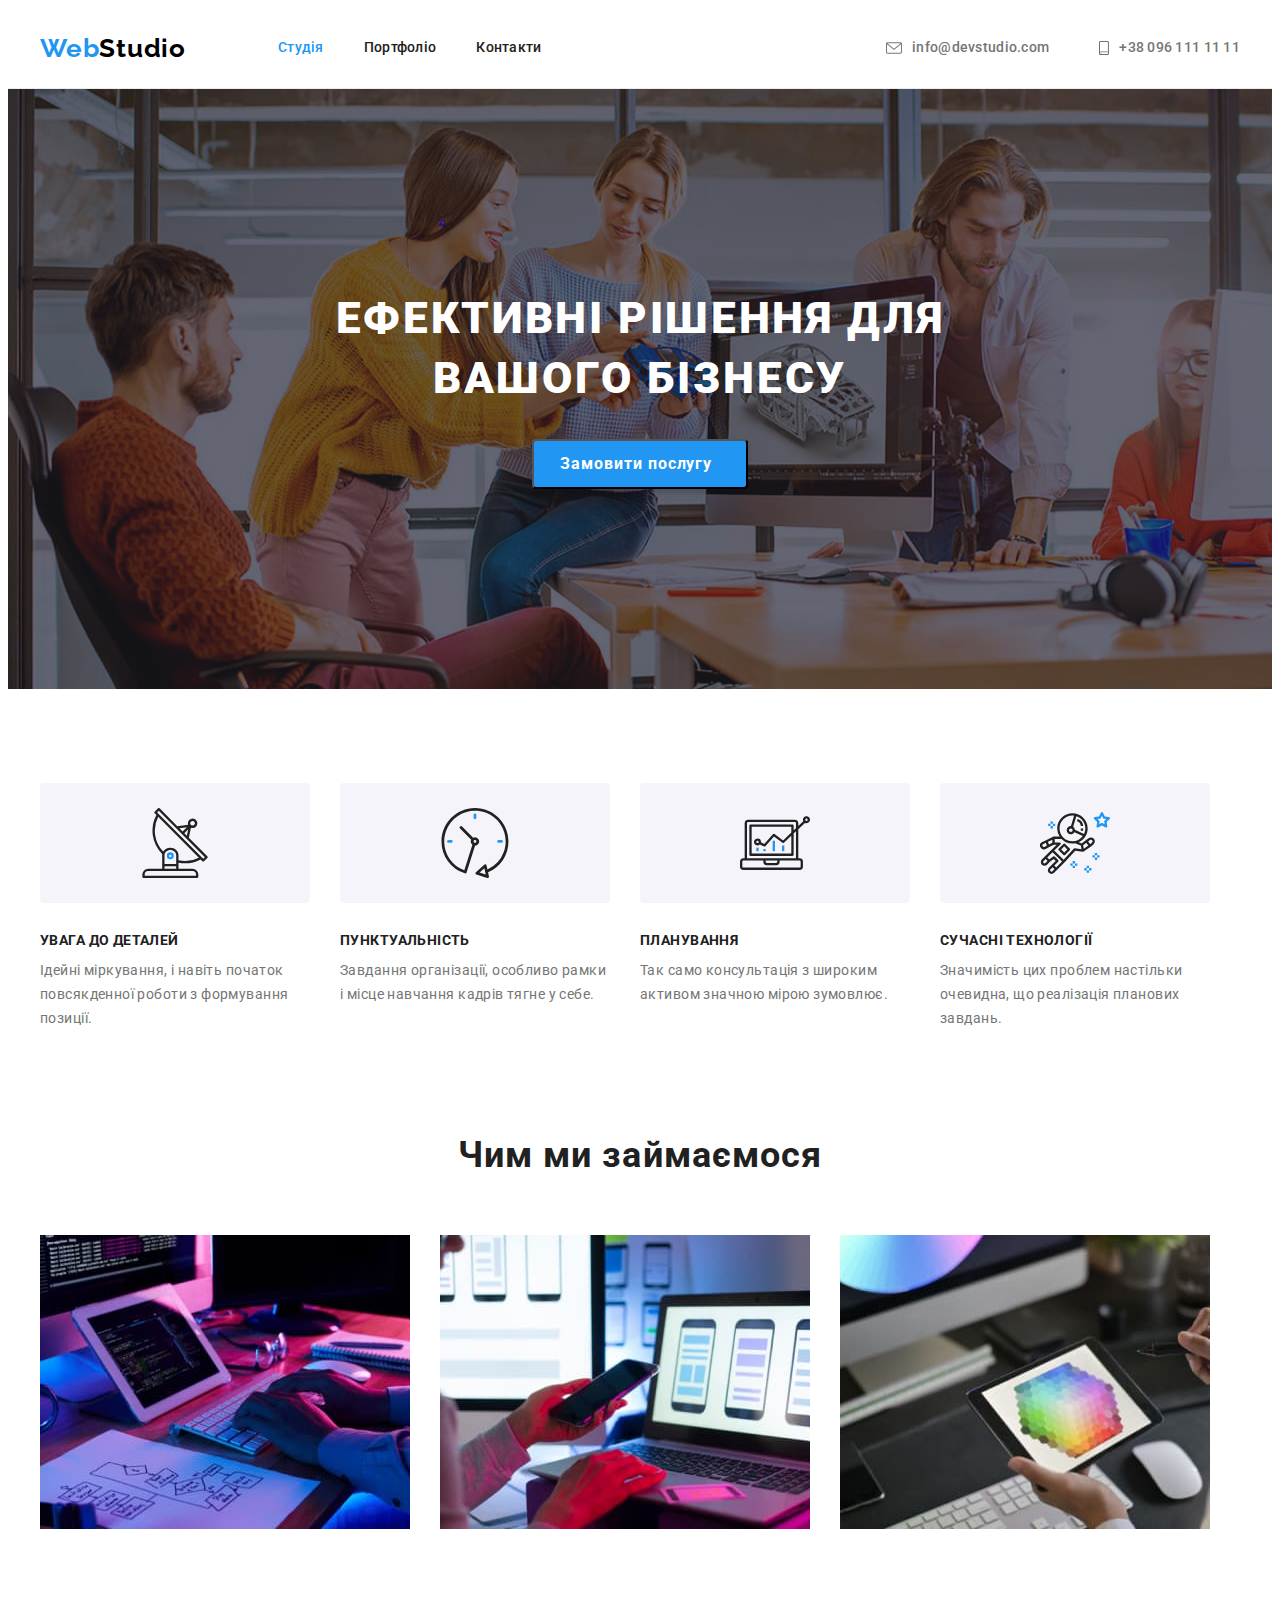
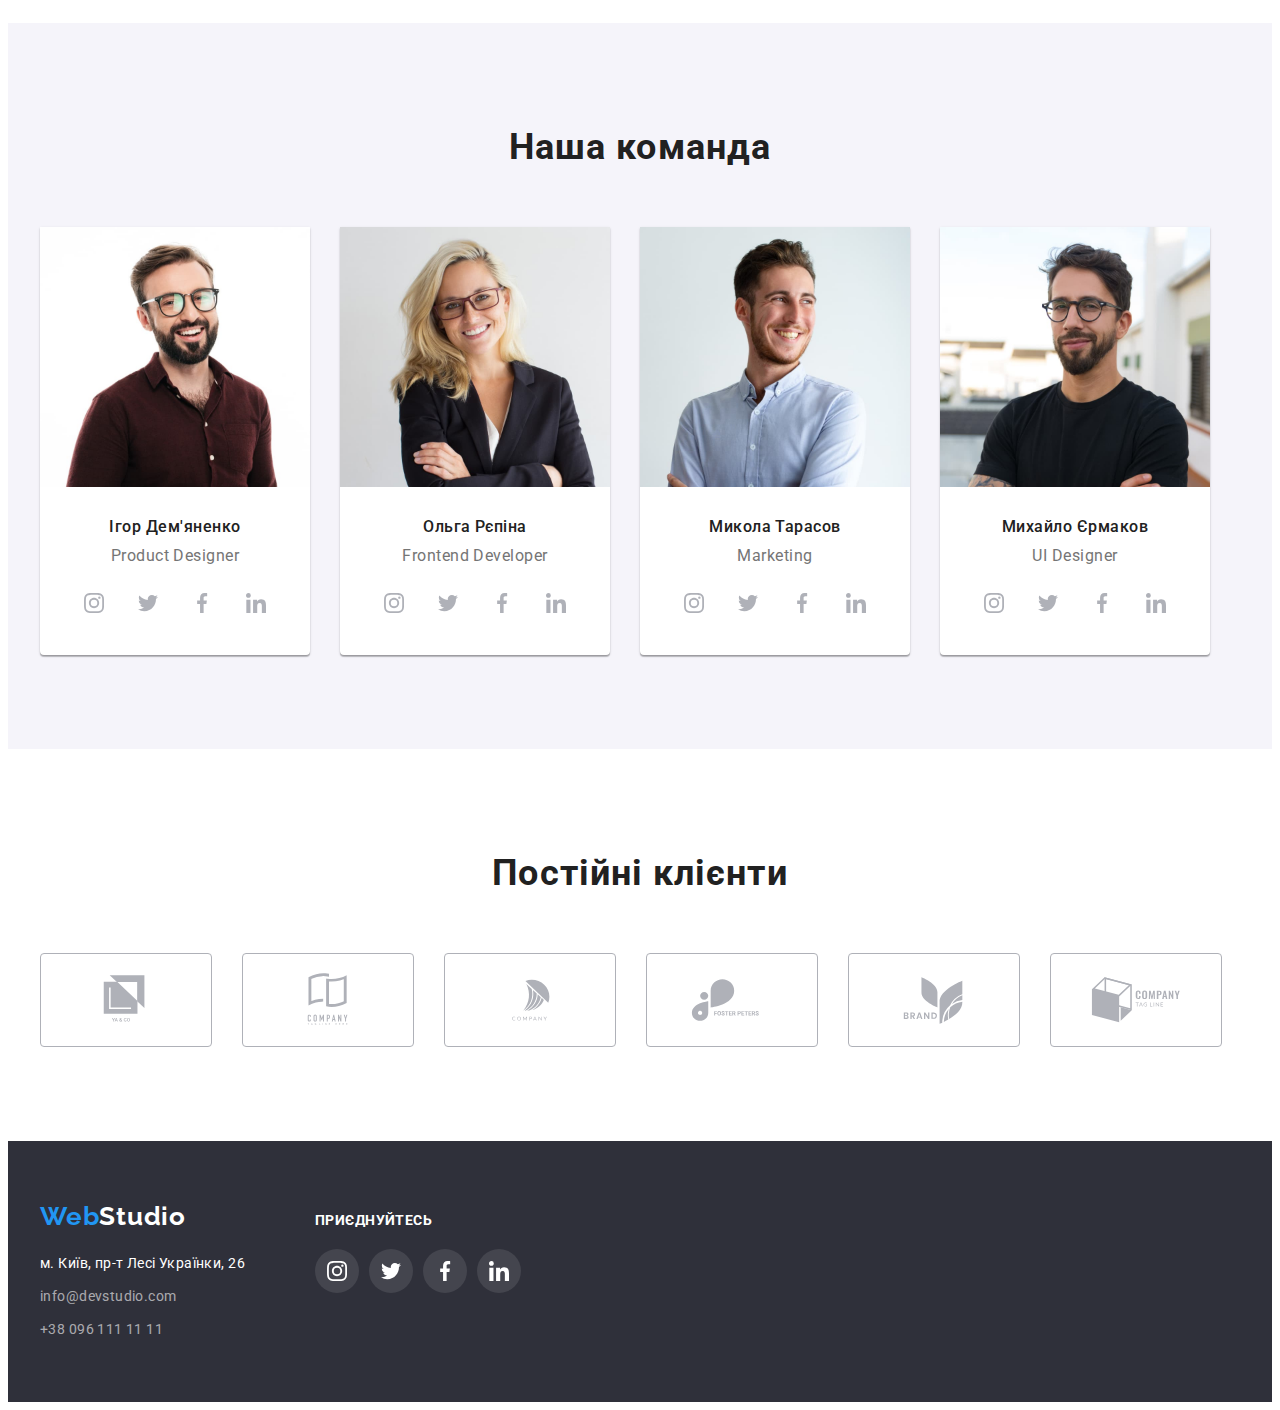
==== commit a5bf9164: "add clients border color" ====
--- a/index.html
+++ b/index.html
@@ -191,28 +191,44 @@
                 <p class="contacts-description">Product Designer</p>
                 <ul class="social-links-list list">
                   <li class="social-links-item">
-                    <a href="" class="social-links-link link">
+                    <a
+                      href="https://www.instagram.com/"
+                      class="social-links-link link"
+                      target="_blank"
+                    >
                       <svg class="social-links-icon" width="20px" height="20px">
                         <use href="./images/icons.svg#instagram"></use>
                       </svg>
                     </a>
                   </li>
                   <li class="social-links-item">
-                    <a href="" class="social-links-link link">
+                    <a
+                      href="https://twitter.com/"
+                      class="social-links-link link"
+                      target="_blank"
+                    >
                       <svg class="social-links-icon" width="20px" height="20px">
                         <use href="./images/icons.svg#twitter"></use>
                       </svg>
                     </a>
                   </li>
                   <li class="social-links-item">
-                    <a href="" class="social-links-link link">
+                    <a
+                      href="https://www.facebook.com/"
+                      class="social-links-link link"
+                      target="_blank"
+                    >
                       <svg class="social-links-icon" width="20px" height="20px">
                         <use href="./images/icons.svg#facebook"></use>
                       </svg>
                     </a>
                   </li>
                   <li class="social-links-item">
-                    <a href="" class="social-links-link link">
+                    <a
+                      href="https://ru.linkedin.com/"
+                      class="social-links-link link"
+                      target="_blank"
+                    >
                       <svg class="social-links-icon" width="20px" height="20px">
                         <use href="./images/icons.svg#linkedin"></use>
                       </svg>
@@ -234,28 +250,44 @@
                 <p class="contacts-description">Frontend Developer</p>
                 <ul class="social-links-list list">
                   <li class="social-links-item">
-                    <a href="" class="social-links-link link">
+                    <a
+                      href="https://www.instagram.com/"
+                      class="social-links-link link"
+                      target="_blank"
+                    >
                       <svg class="social-links-icon" width="20px" height="20px">
                         <use href="./images/icons.svg#instagram"></use>
                       </svg>
                     </a>
                   </li>
                   <li class="social-links-item">
-                    <a href="" class="social-links-link link">
+                    <a
+                      href="https://twitter.com/"
+                      class="social-links-link link"
+                      target="_blank"
+                    >
                       <svg class="social-links-icon" width="20px" height="20px">
                         <use href="./images/icons.svg#twitter"></use>
                       </svg>
                     </a>
                   </li>
                   <li class="social-links-item">
-                    <a href="" class="social-links-link link">
+                    <a
+                      href="https://www.facebook.com/"
+                      class="social-links-link link"
+                      target="_blank"
+                    >
                       <svg class="social-links-icon" width="20px" height="20px">
                         <use href="./images/icons.svg#facebook"></use>
                       </svg>
                     </a>
                   </li>
                   <li class="social-links-item">
-                    <a href="" class="social-links-link link">
+                    <a
+                      href="https://ru.linkedin.com/"
+                      class="social-links-link link"
+                      target="_blank"
+                    >
                       <svg class="social-links-icon" width="20px" height="20px">
                         <use href="./images/icons.svg#linkedin"></use>
                       </svg>
@@ -277,28 +309,44 @@
                 <p class="contacts-description">Marketing</p>
                 <ul class="social-links-list list">
                   <li class="social-links-item">
-                    <a href="" class="social-links-link link">
+                    <a
+                      href="https://www.instagram.com/"
+                      class="social-links-link link"
+                      target="_blank"
+                    >
                       <svg class="social-links-icon" width="20px" height="20px">
                         <use href="./images/icons.svg#instagram"></use>
                       </svg>
                     </a>
                   </li>
                   <li class="social-links-item">
-                    <a href="" class="social-links-link link">
+                    <a
+                      href="https://twitter.com/"
+                      class="social-links-link link"
+                      target="_blank"
+                    >
                       <svg class="social-links-icon" width="20px" height="20px">
                         <use href="./images/icons.svg#twitter"></use>
                       </svg>
                     </a>
                   </li>
                   <li class="social-links-item">
-                    <a href="" class="social-links-link link">
+                    <a
+                      href="https://www.facebook.com/"
+                      class="social-links-link link"
+                      target="_blank"
+                    >
                       <svg class="social-links-icon" width="20px" height="20px">
                         <use href="./images/icons.svg#facebook"></use>
                       </svg>
                     </a>
                   </li>
                   <li class="social-links-item">
-                    <a href="" class="social-links-link link">
+                    <a
+                      href="https://ru.linkedin.com/"
+                      class="social-links-link link"
+                      target="_blank"
+                    >
                       <svg class="social-links-icon" width="20px" height="20px">
                         <use href="./images/icons.svg#linkedin"></use>
                       </svg>
@@ -320,28 +368,44 @@
                 <p class="contacts-description">UI Designer</p>
                 <ul class="social-links-list list">
                   <li class="social-links-item">
-                    <a href="" class="social-links-link link">
+                    <a
+                      href="https://www.instagram.com/"
+                      class="social-links-link link"
+                      target="_blank"
+                    >
                       <svg class="social-links-icon" width="20px" height="20px">
                         <use href="./images/icons.svg#instagram"></use>
                       </svg>
                     </a>
                   </li>
                   <li class="social-links-item">
-                    <a href="" class="social-links-link link">
+                    <a
+                      href="https://twitter.com/"
+                      class="social-links-link link"
+                      target="_blank"
+                    >
                       <svg class="social-links-icon" width="20px" height="20px">
                         <use href="./images/icons.svg#twitter"></use>
                       </svg>
                     </a>
                   </li>
                   <li class="social-links-item">
-                    <a href="" class="social-links-link link">
+                    <a
+                      href="https://www.facebook.com/"
+                      class="social-links-link link"
+                      target="_blank"
+                    >
                       <svg class="social-links-icon" width="20px" height="20px">
                         <use href="./images/icons.svg#facebook"></use>
                       </svg>
                     </a>
                   </li>
                   <li class="social-links-item">
-                    <a href="" class="social-links-link link">
+                    <a
+                      href="https://ru.linkedin.com/"
+                      class="social-links-link link"
+                      target="_blank"
+                    >
                       <svg class="social-links-icon" width="20px" height="20px">
                         <use href="./images/icons.svg#linkedin"></use>
                       </svg>
@@ -424,69 +488,98 @@
     </main>
     <footer class="footer">
       <div class="container">
-        <ul class="footer-list list">
-          <li class="footer-list-item">
-            <a class="logo-footer logo link" href="index.html" lang="en"
-              ><span class="logo-first-letters">Web</span>Studio</a
-            >
-            <address class="address">
-              <p class="footer-contact-address">
-                м. Київ, пр-т Лесі Українки, 26
-              </p>
-              <ul class="footer-address-list list">
-                <li class="footer-address-list-item">
-                  <a
-                    class="footer-contact-mail contact-list-link link"
-                    href="mailto:info@devstudio.com"
-                    >info@devstudio.com</a
-                  >
-                </li>
-                <li class="footer-address-list-item">
-                  <a
-                    class="footer-contact-number contact-list-link link"
-                    href="tel:+380961111111"
-                    >+38 096 111 11 11</a
-                  >
-                </li>
-              </ul>
-            </address>
-          </li>
-          <li class="footer-list-item">
-            <h2 class="title-section visually-hidden">Приєднуйтесь</h2>
-
-            <h3 class="footer-social-title">Приєднуйтесь</h3>
-            <ul class="social-links-list list">
-              <li class="social-links-item">
-                <a href="" class="social-links-link footer-social-links-link link">
-                  <svg class="social-links-icon footer-social-list-icon" width="20px" height="20px">
-                    <use href="./images/icons.svg#instagram"></use>
-                  </svg>
-                </a>
+        <div class="footer-address">
+          <a class="logo-footer logo link" href="index.html" lang="en"
+            ><span class="logo-first-letters">Web</span>Studio</a
+          >
+          <address class="address">
+            <p class="footer-contact-address">
+              м. Київ, пр-т Лесі Українки, 26
+            </p>
+            <ul class="footer-address-list list">
+              <li class="footer-address-list-item">
+                <a
+                  class="footer-contact-mail contact-list-link link"
+                  href="mailto:info@devstudio.com"
+                  >info@devstudio.com</a
+                >
               </li>
-              <li class="social-links-item">
-                <a href="" class="social-links-link footer-social-links-link link">
-                  <svg class="social-links-icon footer-social-list-icon" width="20px" height="20px">
-                    <use href="./images/icons.svg#twitter"></use>
-                  </svg>
-                </a>
-              </li>
-              <li class="social-links-item">
-                <a href="" class="social-links-link footer-social-links-link link">
-                  <svg class="social-links-icon footer-social-list-icon" width="20px" height="20px">
-                    <use href="./images/icons.svg#facebook"></use>
-                  </svg>
-                </a>
-              </li>
-              <li class="social-links-item">
-                <a href="" class="social-links-link footer-social-links-link link">
-                  <svg class="social-links-icon footer-social-list-icon" width="20px" height="20px">
-                    <use href="./images/icons.svg#linkedin"></use>
-                  </svg>
-                </a>
+              <li class="footer-address-list-item">
+                <a
+                  class="footer-contact-number contact-list-link link"
+                  href="tel:+380961111111"
+                  >+38 096 111 11 11</a
+                >
               </li>
             </ul>
-          </li>
-        </ul>
+          </address>
+        </div>
+        <div class="footer-social">
+          <h2 class="title-section visually-hidden">Приєднуйтесь</h2>
+          <b class="footer-social-title">Приєднуйтесь</b>
+          <ul class="footer-social-links-list social-links-list list">
+            <li class="social-links-item">
+              <a
+                href="https://www.instagram.com/"
+                class="social-links-link footer-social-links-link link"
+                target="_blank"
+              >
+                <svg
+                  class="social-links-icon footer-social-list-icon"
+                  width="20px"
+                  height="20px"
+                >
+                  <use href="./images/icons.svg#instagram"></use>
+                </svg>
+              </a>
+            </li>
+            <li class="social-links-item">
+              <a
+                href="https://twitter.com/"
+                class="social-links-link footer-social-links-link link"
+                target="_blank"
+              >
+                <svg
+                  class="social-links-icon footer-social-list-icon"
+                  width="20px"
+                  height="20px"
+                >
+                  <use href="./images/icons.svg#twitter"></use>
+                </svg>
+              </a>
+            </li>
+            <li class="social-links-item">
+              <a
+                href="https://www.facebook.com/"
+                class="social-links-link footer-social-links-link link"
+                target="_blank"
+              >
+                <svg
+                  class="social-links-icon footer-social-list-icon"
+                  width="20px"
+                  height="20px"
+                >
+                  <use href="./images/icons.svg#facebook"></use>
+                </svg>
+              </a>
+            </li>
+            <li class="social-links-item">
+              <a
+                href="https://ru.linkedin.com/"
+                class="social-links-link footer-social-links-link link"
+                target="_blank"
+              >
+                <svg
+                  class="social-links-icon footer-social-list-icon"
+                  width="20px"
+                  height="20px"
+                >
+                  <use href="./images/icons.svg#linkedin"></use>
+                </svg>
+              </a>
+            </li>
+          </ul>
+        </div>
       </div>
     </footer>
   </body>
--- a/css/styles.css
+++ b/css/styles.css
@@ -168,6 +168,17 @@
   color: var(--accent-color);
 }
 
+.nav-list-item:hover::after,
+.nav-list-item:focus::after {
+  content: '';
+  display: block;
+  /* width: 48px; */
+  height: 4px;
+  background-color: var(--accent-color);
+  border-radius: 2px;
+  margin-top: -4px;
+}
+
 .header-contact-list-link:hover .header-contact-icons,
 .header-contact-list-link:focus .header-contact-icons {
   fill: var(--accent-color);
@@ -188,6 +199,8 @@
 
 /* === START HERO === */
 .hero {
+  max-width: 1600px;
+  margin: 0 auto;
   padding-top: 200px;
   padding-bottom: 200px;
   background-image: linear-gradient(
@@ -271,12 +284,12 @@
 .about-item-icon {
   display: flex;
   flex-basis: 270px;
+  height: 120px;
   align-items: center;
   justify-content: center;
   margin-bottom: 30px;
   background-color: var(--secondary-background-color);
   border-radius: 4px;
-  padding: 25px 100px;
 }
 /* === END ABOUT === */
 
@@ -375,12 +388,17 @@
   border-radius: 4px;
 }
 
+.clients-list-item:hover,
+.clients-list-item:focus {
+  border: 1px solid var(--accent-color);
+}
+
 .clients-list-link {
   display: flex;
   align-items: center;
   justify-content: center;
   flex-basis: 170px;
-  padding: 16px 0;
+  height: 92px;
 }
 
 .clients-logo-icons {
@@ -398,6 +416,15 @@
 .footer {
   padding-top: 60px;
   padding-bottom: 60px;
+}
+
+.footer .container {
+  display: flex;
+  align-items: baseline;
+}
+
+.footer-address {
+  margin-right: 70px;
 }
 
 .logo-footer {
@@ -417,6 +444,7 @@
   letter-spacing: 0.03em;
   color: var(--secondary-text-color-theme-dark);
 }
+
 .footer-contact-address {
   margin-bottom: 9px;
   color: var(--logo-text-color-theme-dark);
@@ -433,16 +461,10 @@
   letter-spacing: 0.03em;
   text-transform: uppercase;
   color: var(--logo-text-color-theme-dark);
-  margin-bottom: 20px;
-}
-
-.footer-list {
-  display: flex;
-  align-items: baseline;
-}
-
-.footer-list-item:not(:last-child) {
-  margin-right: 70px;
+}
+
+.footer-social-links-list {
+  margin-top: 20px;
 }
 
 .footer-social-links-link {
@@ -473,6 +495,7 @@
   min-height: 38px;
   padding: 6px 22px;
   border: none;
+  cursor: pointer;
   font-weight: 500;
   font-size: 16px;
   line-height: 1.62;
@@ -484,11 +507,9 @@
 }
 .filter-button:hover,
 .filter-button:focus {
-  cursor: pointer;
   background-color: var(--accent-color);
   box-shadow: 0px 3px 1px rgba(0, 0, 0, 0.1), 0px 1px 2px rgba(0, 0, 0, 0.08),
     0px 2px 2px rgba(0, 0, 0, 0.12);
-  border-radius: 4px;
   color: var(--primary-text-color-theme-dark);
 }
 
@@ -509,8 +530,9 @@
   border-top: none;
 }
 
-.projects-list-item:hover,
-.projects-list-item:focus {
+.projects-card-link:hover,
+.projects-card-link:focus {
+  display: block;
   box-shadow: 0px 1px 1px rgba(0, 0, 0, 0.12), 0px 4px 4px rgba(0, 0, 0, 0.06),
     1px 4px 6px rgba(0, 0, 0, 0.16);
 }
